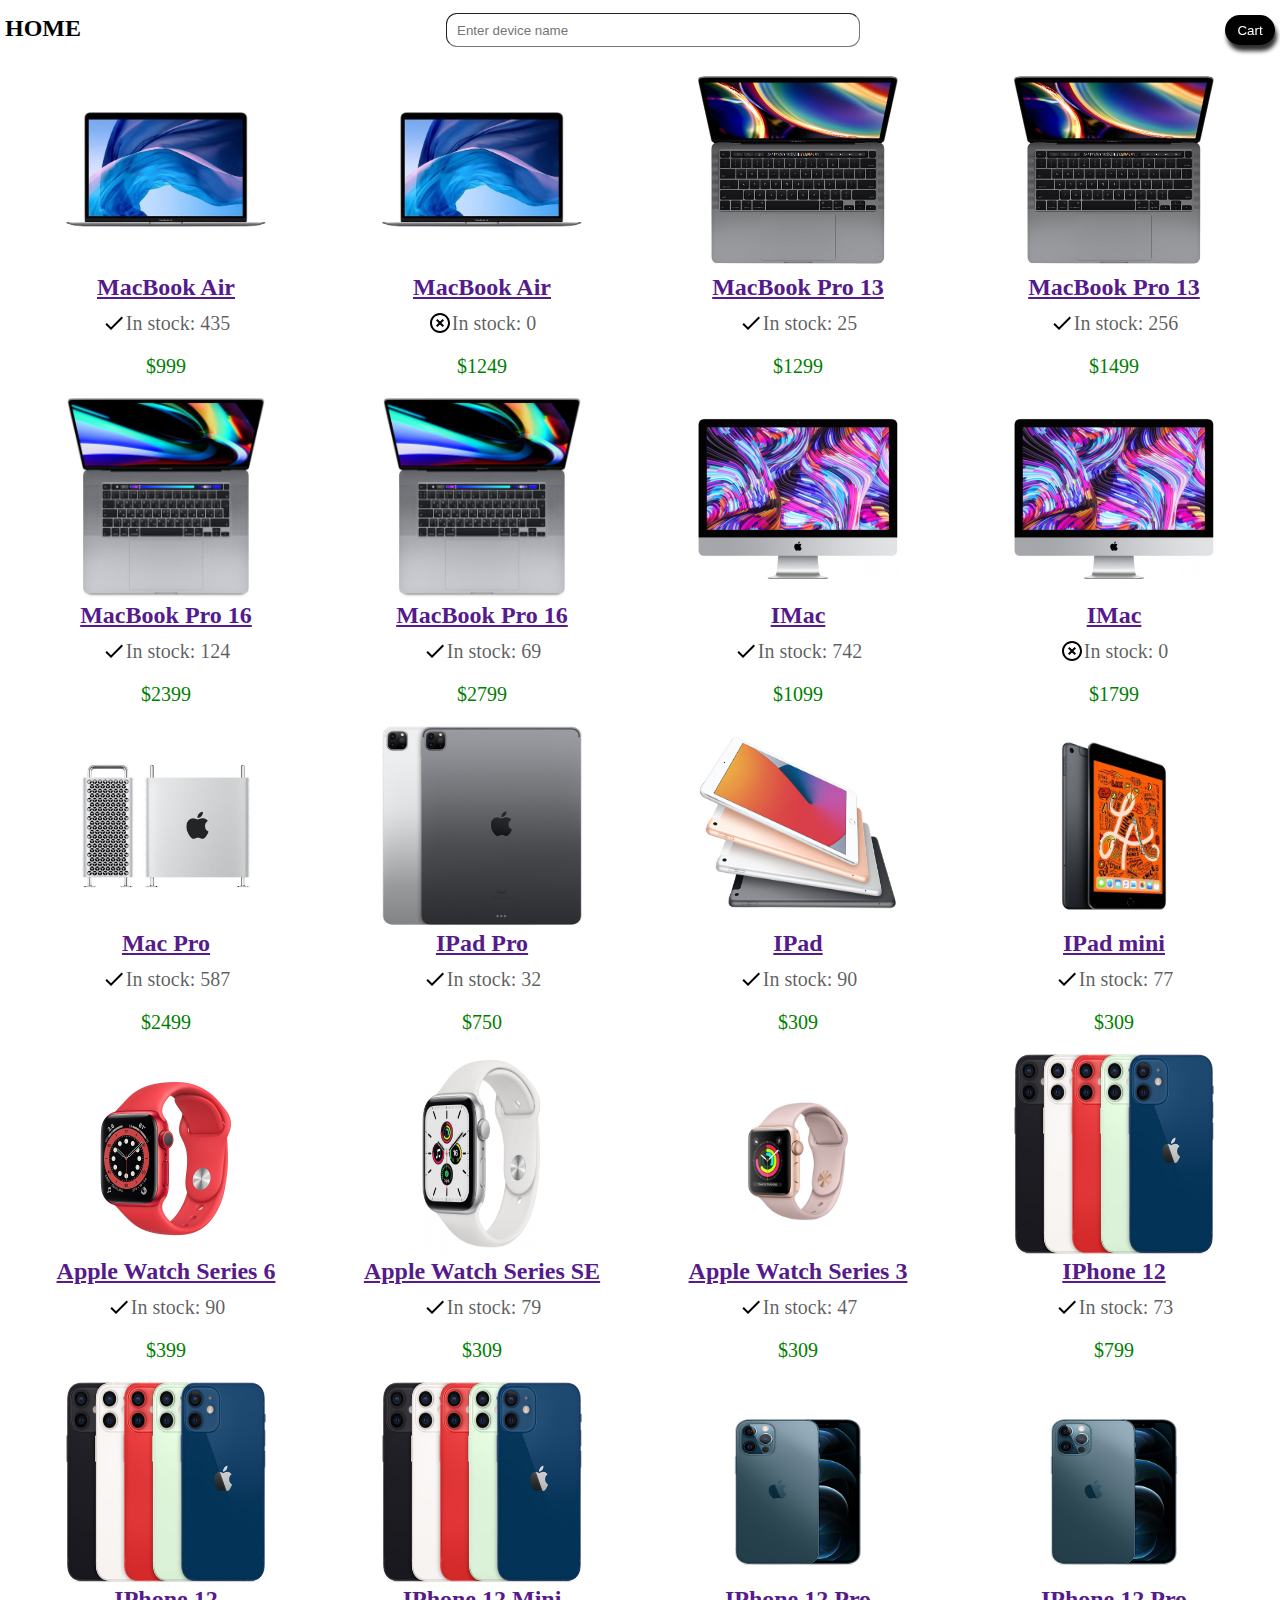
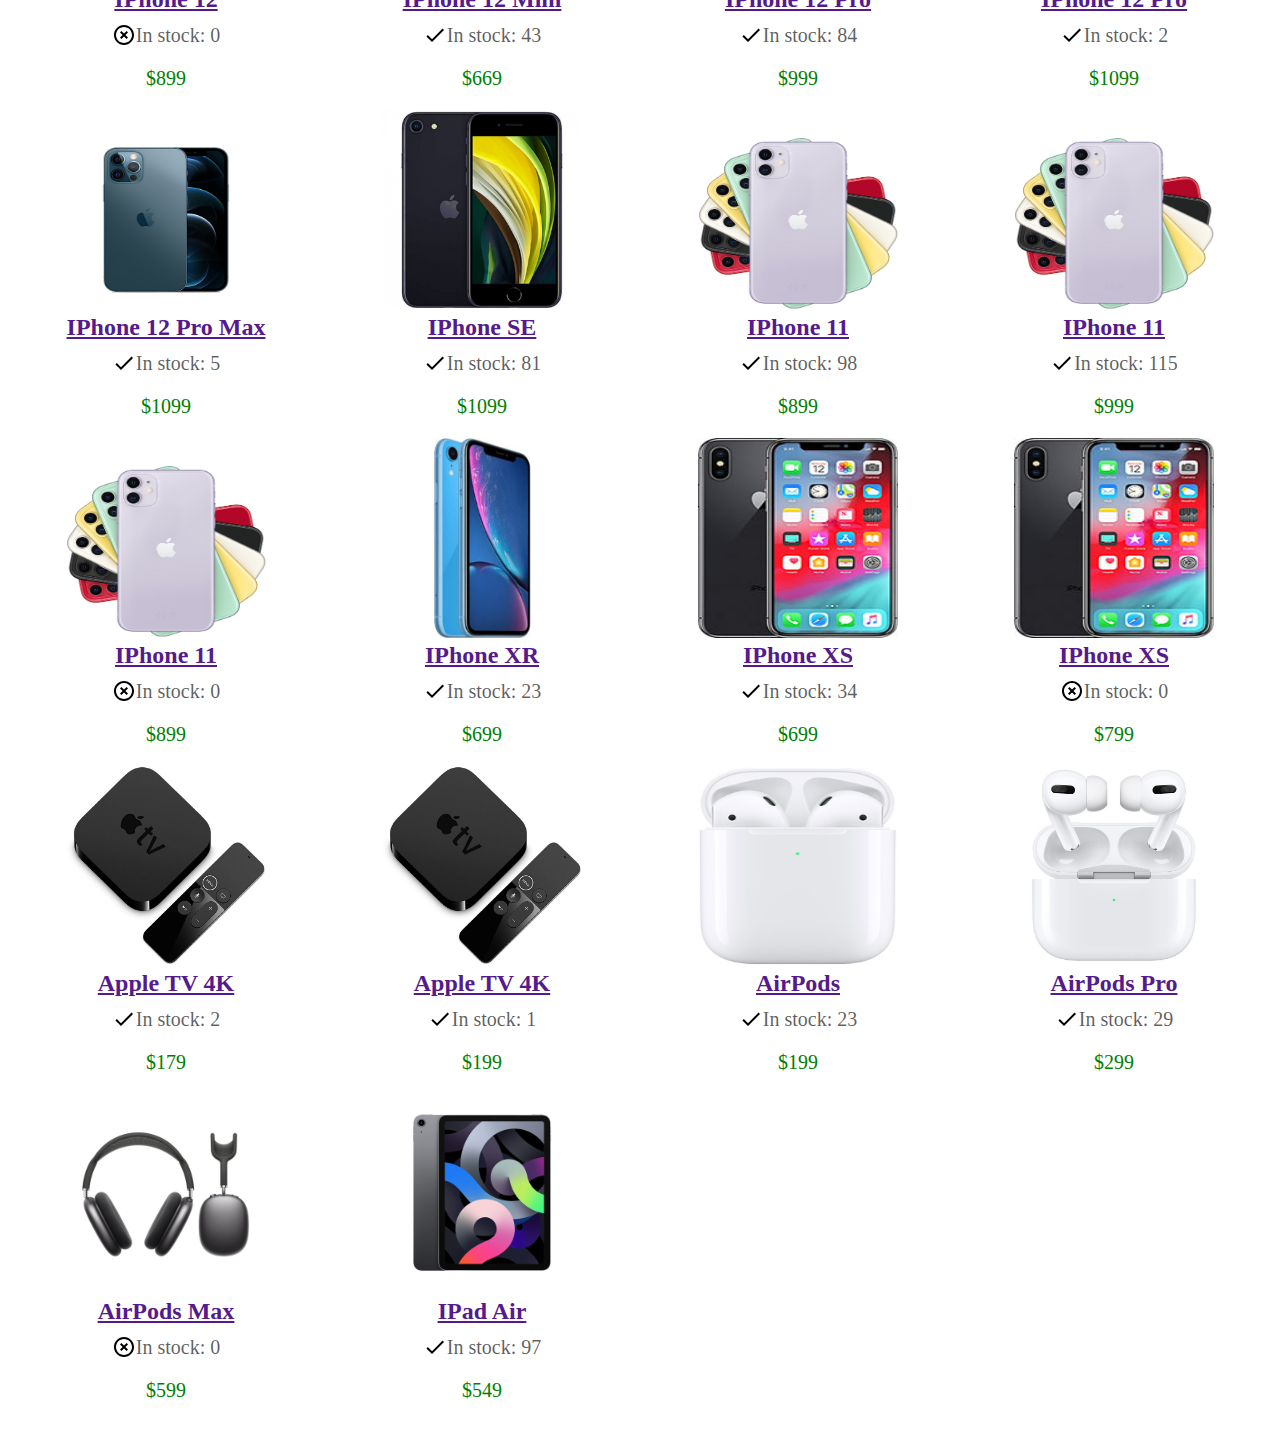
==== hw_25/homework/index.html @ ff81288b "hw_25" ====
<!doctype html>
<html lang="en">
<head>
  <meta charset="UTF-8">
  <link rel="stylesheet" href="css/style.css">
  <title>MacOutlet</title>
</head>
<body>
  <script src="js/items.js"></script>
</body>
</html>
---- hw_25/homework/css/style.css ----
.header {
  display: flex;
  height: 60px;
  justify-content: space-between;
  flex-direction: row;
  position: fixed;
  left: 5px;
  right: 5px;
  top: 0;
  background-color: white;
  align-items: center;
}
.home {
  color: black;
  font-weight: bold;
  font-size: 24px;
  height: 30px;
  text-decoration: none;
}
.home:hover {
  color: rgba(0, 0, 0, 0.72);
  text-decoration: underline;
  text-decoration-color: rgba(0, 0, 0, 0.72);
  cursor: pointer;
}
.home:active {
  color: black;
  text-decoration: none;
}
.input {
  border-radius: 11px;
  border-width: 1px;
  width: 400px;
  height: 30px;
  padding-left: 10px;
}
.cart {
  background-color: black;
  color: white;
  border: 0;
  border-radius: 20px;
  cursor: pointer;
  width: 50px;
  height: 30px;
  box-shadow: 2px 6px 4px rgba(0, 0, 0, 0.81);
  transition: 100ms;
}
.cart:hover {
  background-color: rgba(0, 0, 0, 0.78);
  color: white;
}
.cart:active {
  background-color: black;
  margin-left: 2px;
  margin-top: 6px;
  box-shadow: 0 0 0;
}
.grid {
  display: grid;
  margin-top: 70px;
  grid-template-columns: 1fr 1fr 1fr 1fr;
}
@media (max-width: 619px){
  .grid {
    grid-template-columns: 1fr;
  }
}
@media (min-width: 620px) and (max-width: 950px){
  .grid {
    grid-template-columns: 1fr 1fr;
  }
}
@media (min-width: 951px) and (max-width: 1250px) {
  .grid {
    grid-template-columns: 1fr 1fr 1fr;
  }
}
@media (min-width: 1251px) and (max-width: 1600px) {
  .grid {
    grid-template-columns: 1fr 1fr 1fr 1fr;
  }
}
@media (min-width: 1601px) and (max-width: 1899px) {
  .grid {
    grid-template-columns: 1fr 1fr 1fr 1fr 1fr;
  }
}
@media (min-width: 1900px) and (max-width: 2199px) {
  .grid {
    grid-template-columns: 1fr 1fr 1fr 1fr 1fr 1fr;
  }
}
@media (min-width: 2200px) and (max-width: 2499px) {
  .grid {
    grid-template-columns: 1fr 1fr 1fr 1fr 1fr 1fr 1fr;
  }
}
@media (min-width: 2500px){
  .grid {
    grid-template-columns: 1fr 1fr 1fr 1fr 1fr 1fr 1fr 1fr;
  }
}
.div-device-image{
  text-align: center;
}
.addition-info,
.div-device-name {
  text-align: center;
  color: rgba(0, 0, 0, 0.64);
}
.device-image {
  width: 200px;
  height: 200px;
  cursor: pointer;
}
.div-device-name {
  font-size: 24px;
  font-weight: bold;
  color: #076472;
}
.addition-info {
  font-size: 20px;
}
.device-price {
  color: green;
}
.in-stock-info {
  display: flex;
  align-items: center;
  justify-content: center;
  margin-top: 10px;
}
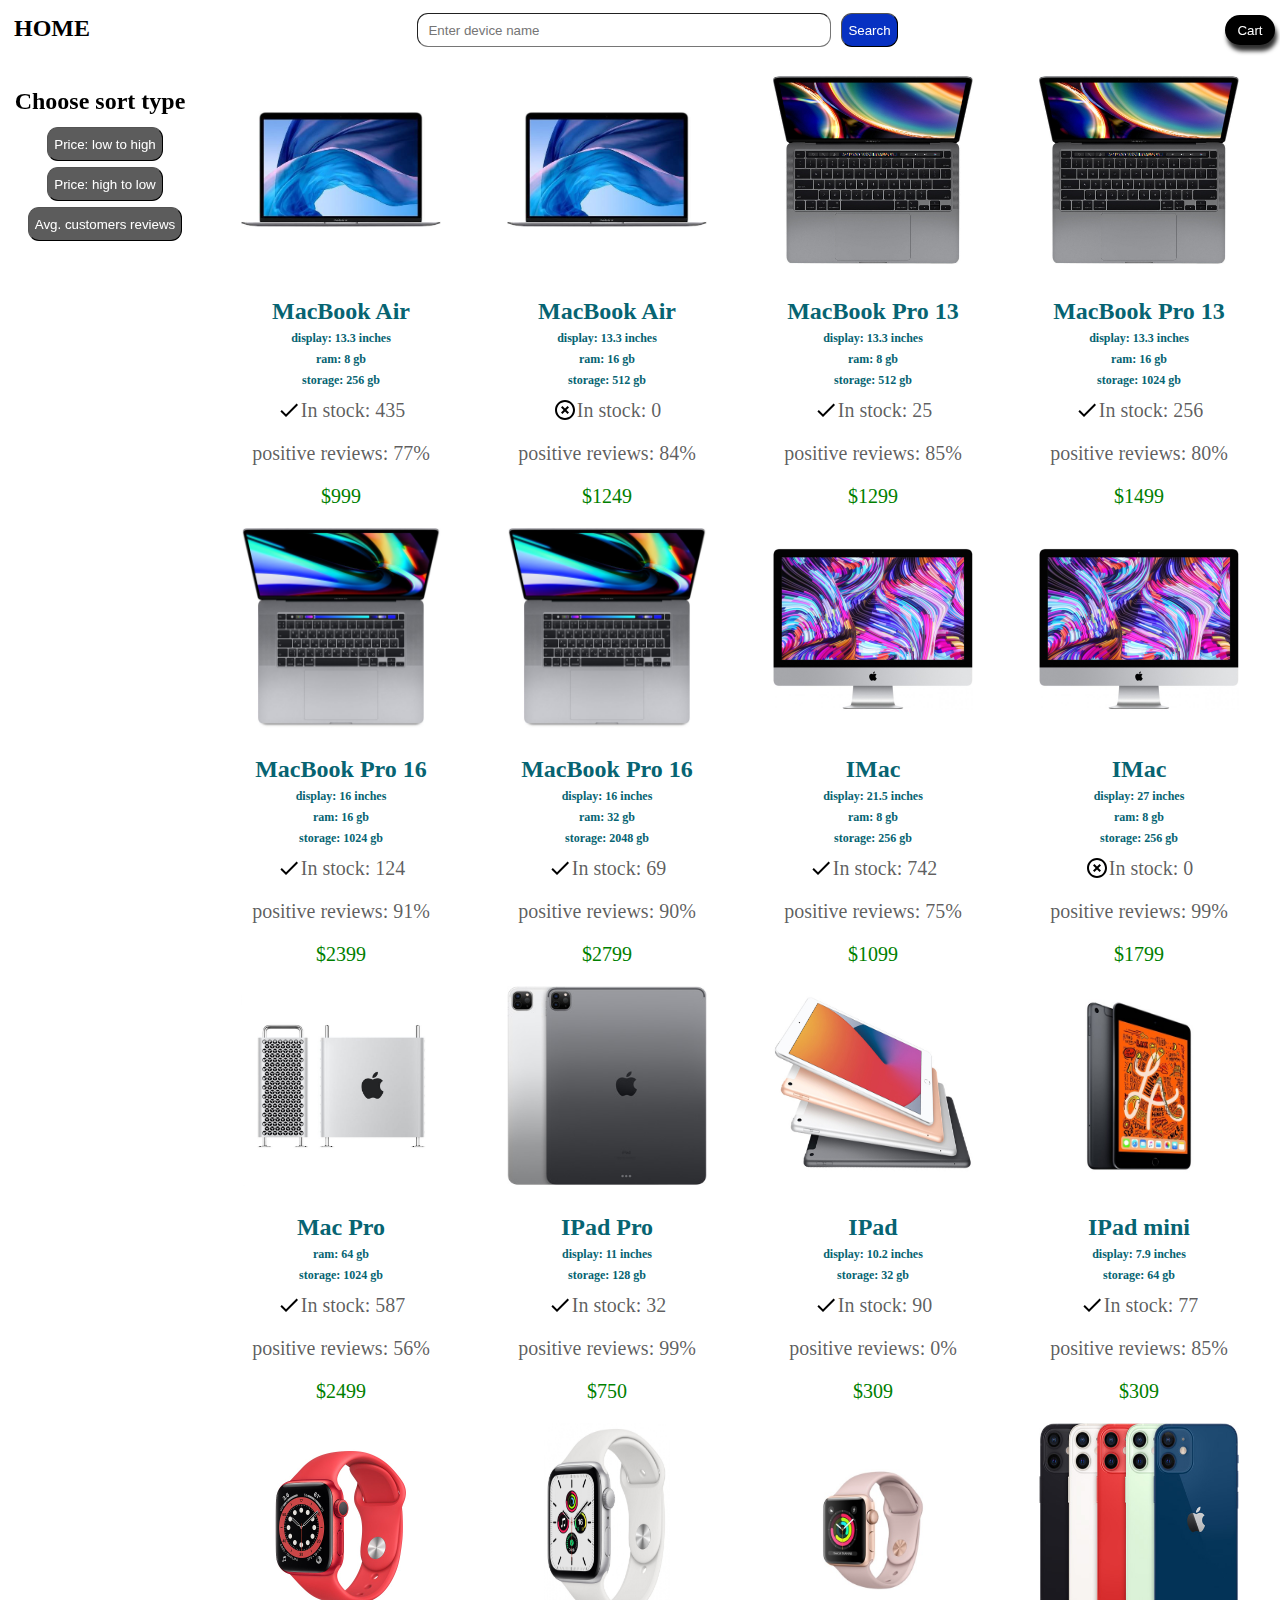
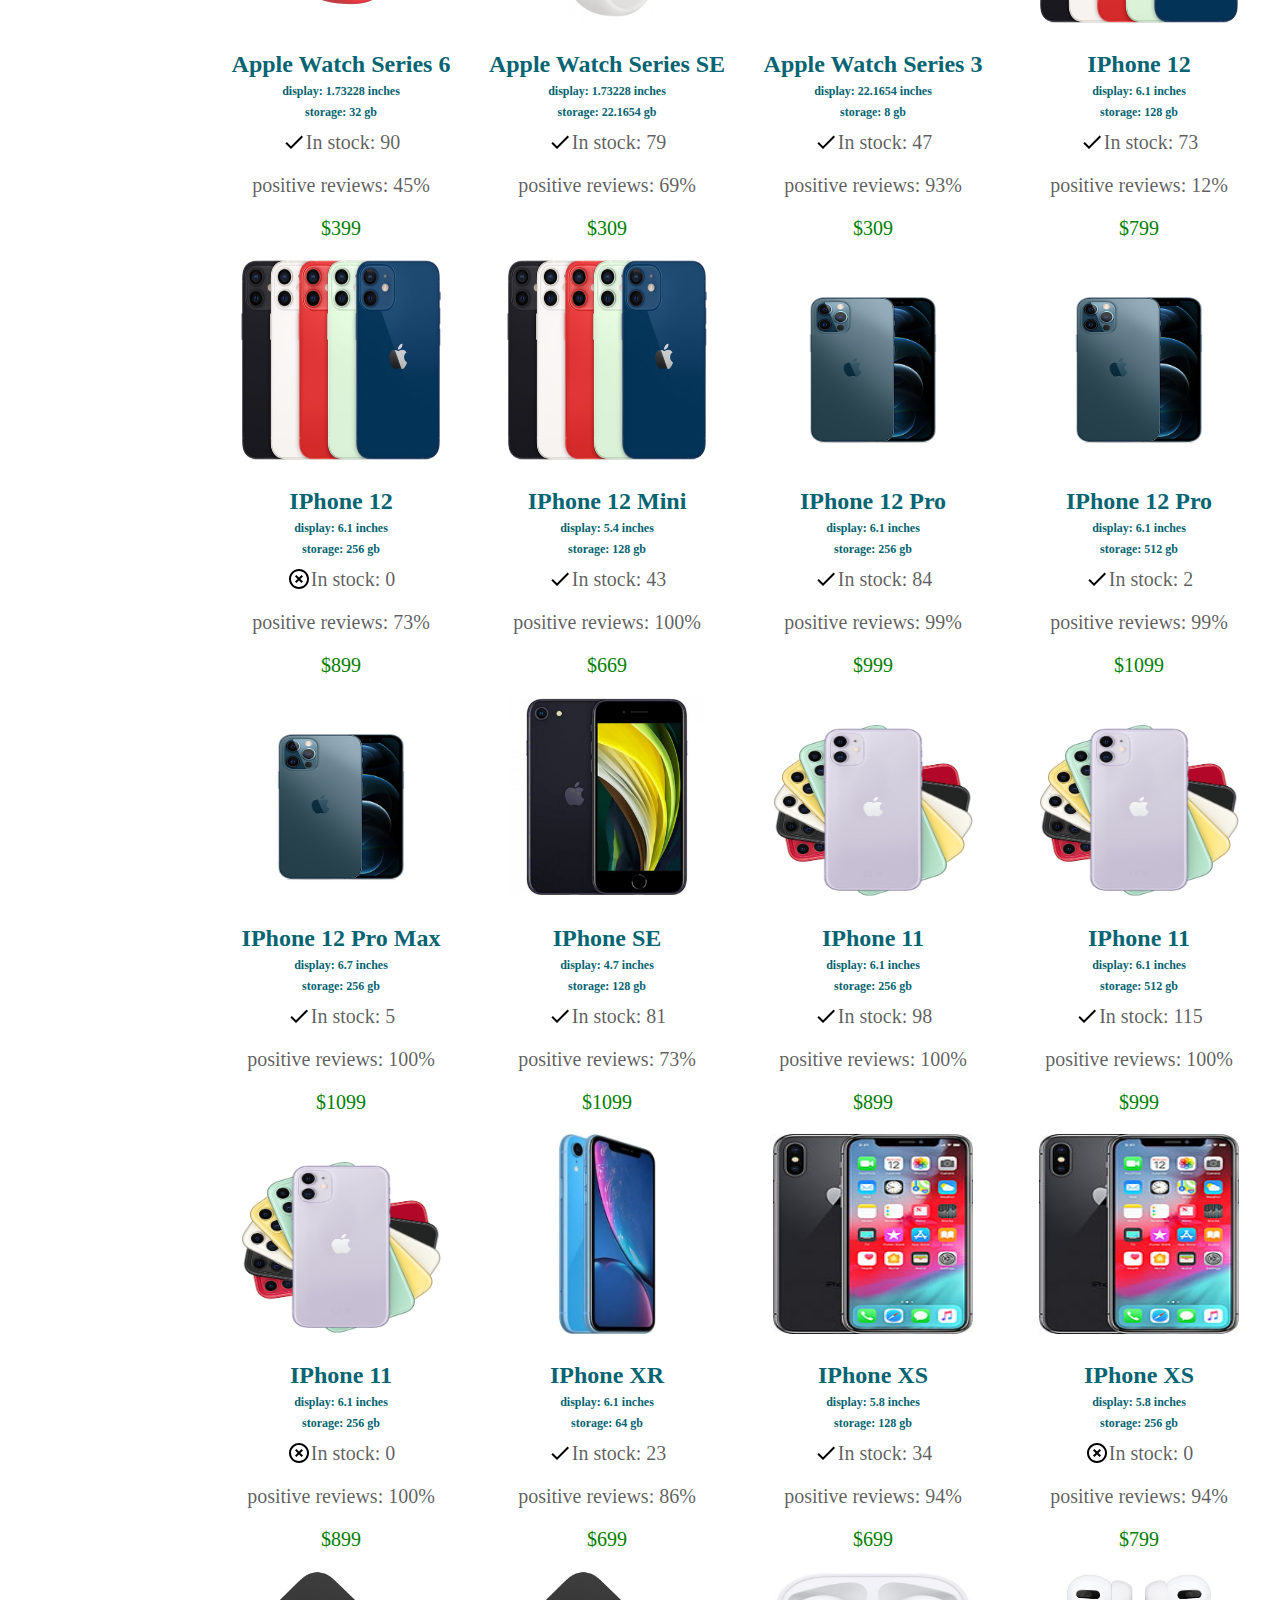
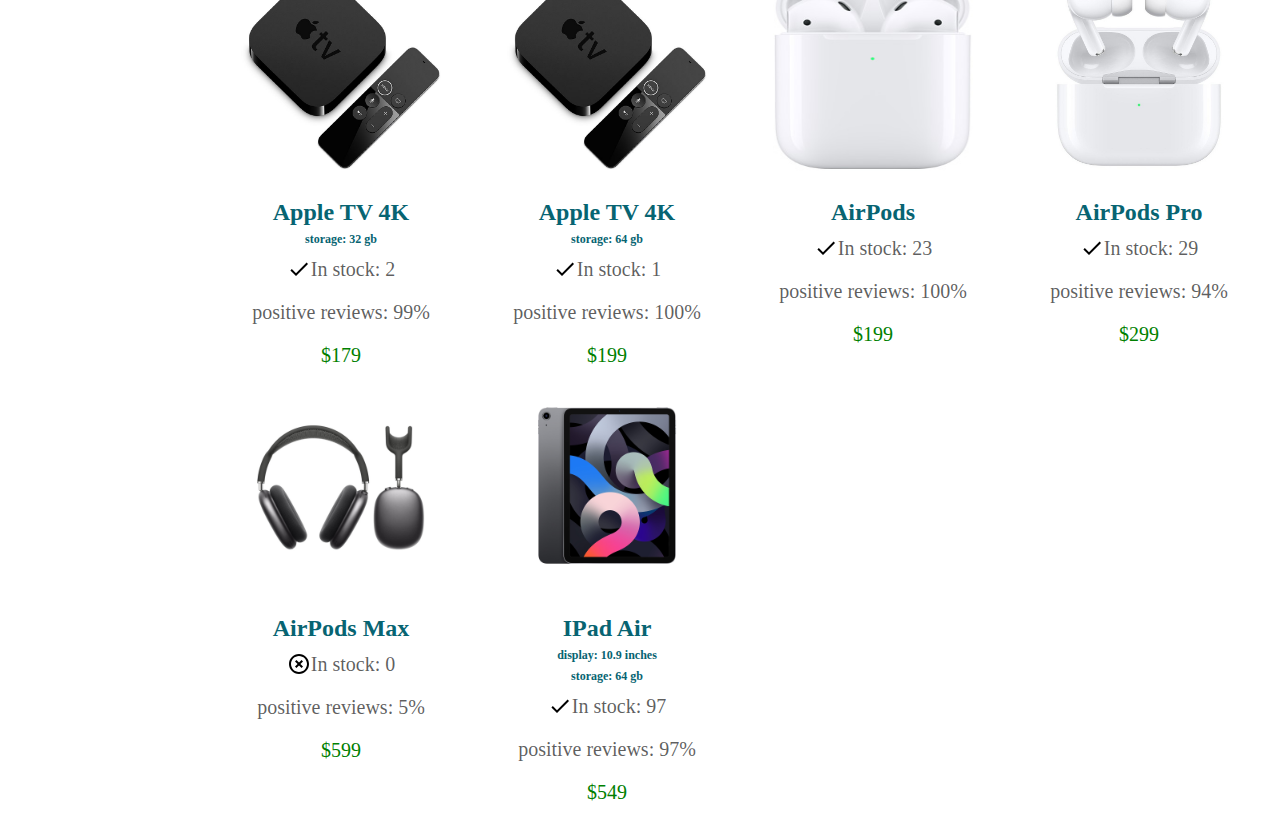
==== commit 4077dc5a: "upd" ====
--- a/hw_25/homework/index.html
+++ b/hw_25/homework/index.html
@@ -4,9 +4,11 @@
   <meta charset="UTF-8">
   <link rel="stylesheet" href="css/style.css">
   <title>MacOutlet</title>
+<!--  <link href="https://cdn.jsdelivr.net/npm/bootstrap@5.3.0/dist/css/bootstrap.min.css" rel="stylesheet" integrity="sha384-9ndCyUaIbzAi2FUVXJi0CjmCapSmO7SnpJef0486qhLnuZ2cdeRhO02iuK6FUUVM" crossorigin="anonymous">-->
 </head>
 <body>
   <script src="js/items.js"></script>
+<!--  <script src="https://cdn.jsdelivr.net/npm/bootstrap@5.3.0/dist/js/bootstrap.bundle.min.js" integrity="sha384-geWF76RCwLtnZ8qwWowPQNguL3RmwHVBC9FhGdlKrxdiJJigb/j/68SIy3Te4Bkz" crossorigin="anonymous"></script>-->
 </body>
 </html>
 
--- a/hw_25/homework/css/style.css
+++ b/hw_25/homework/css/style.css
@@ -10,9 +10,17 @@
   background-color: white;
   align-items: center;
 }
+.sidebar {
+  position: fixed;
+  top: 64px;
+  bottom: 0;
+  left: 0;
+  width: 200px;
+}
 .home {
   color: black;
   font-weight: bold;
+  margin-left: 9px;
   font-size: 24px;
   height: 30px;
   text-decoration: none;
@@ -33,6 +41,15 @@
   width: 400px;
   height: 30px;
   padding-left: 10px;
+}
+.search {
+  border-radius: 11px;
+  border-width: 1px;
+  height: 34px;
+  margin-left: 10px;
+  cursor: pointer;
+  background-color: rgb(7, 49, 194);
+  color: white;
 }
 .cart {
   background-color: black;
@@ -58,6 +75,7 @@
 .grid {
   display: grid;
   margin-top: 70px;
+  margin-left: 200px;
   grid-template-columns: 1fr 1fr 1fr 1fr;
 }
 @media (max-width: 619px){
@@ -118,6 +136,15 @@
   font-weight: bold;
   color: #076472;
 }
+.device-name {
+  margin-top: 24px;
+  margin-bottom: 0;
+}
+.settings {
+  margin-top: 6px;
+  margin-bottom: 0;
+  font-size: 12px;
+}
 .addition-info {
   font-size: 20px;
 }
@@ -129,4 +156,21 @@
   align-items: center;
   justify-content: center;
   margin-top: 10px;
-}+}
+
+.sort-btns {
+  text-align: center;
+}
+
+.low-to-high-button,
+.high-to-low-button,
+.review-button {
+  border-radius: 11px;
+  border-width: 1px;
+  height: 34px;
+  margin-left: 10px;
+  cursor: pointer;
+  margin-top: 6px;
+  background-color: rgba(0, 0, 0, 0.64);
+  color: white;
+}
